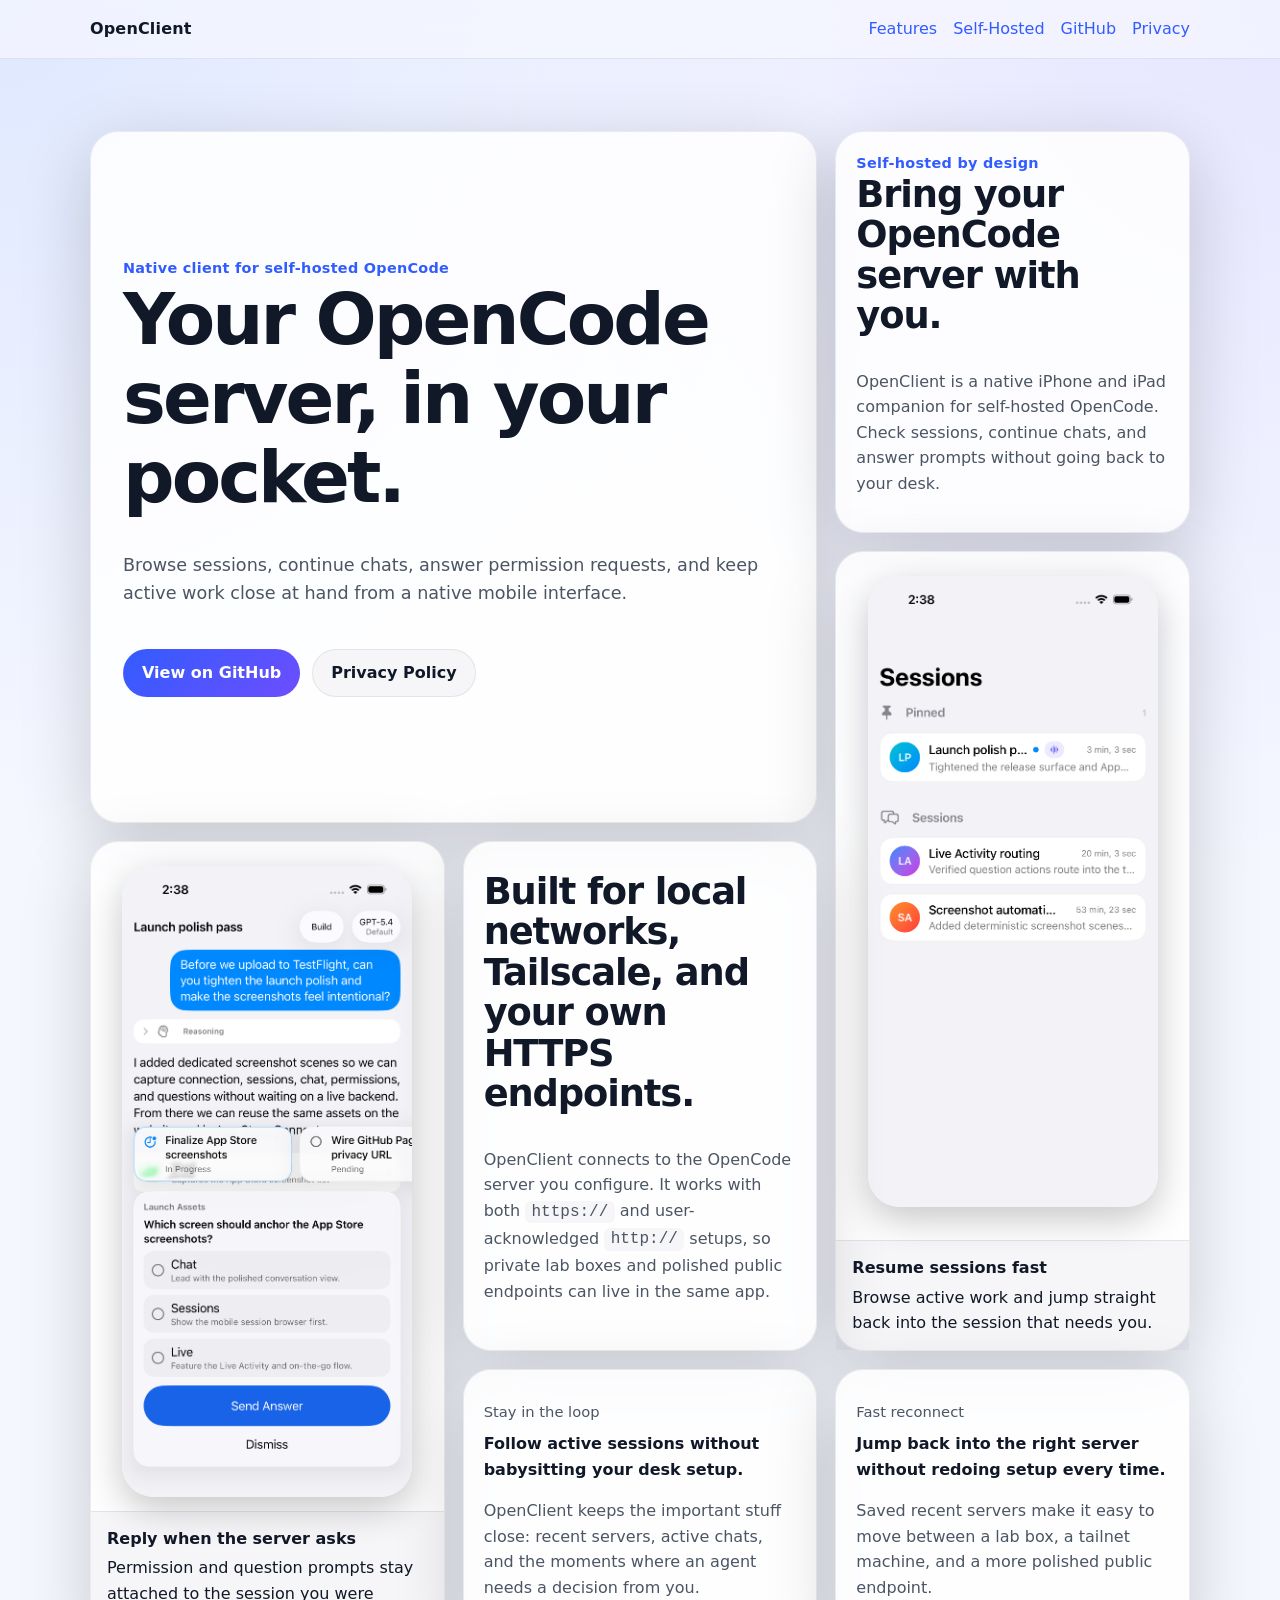
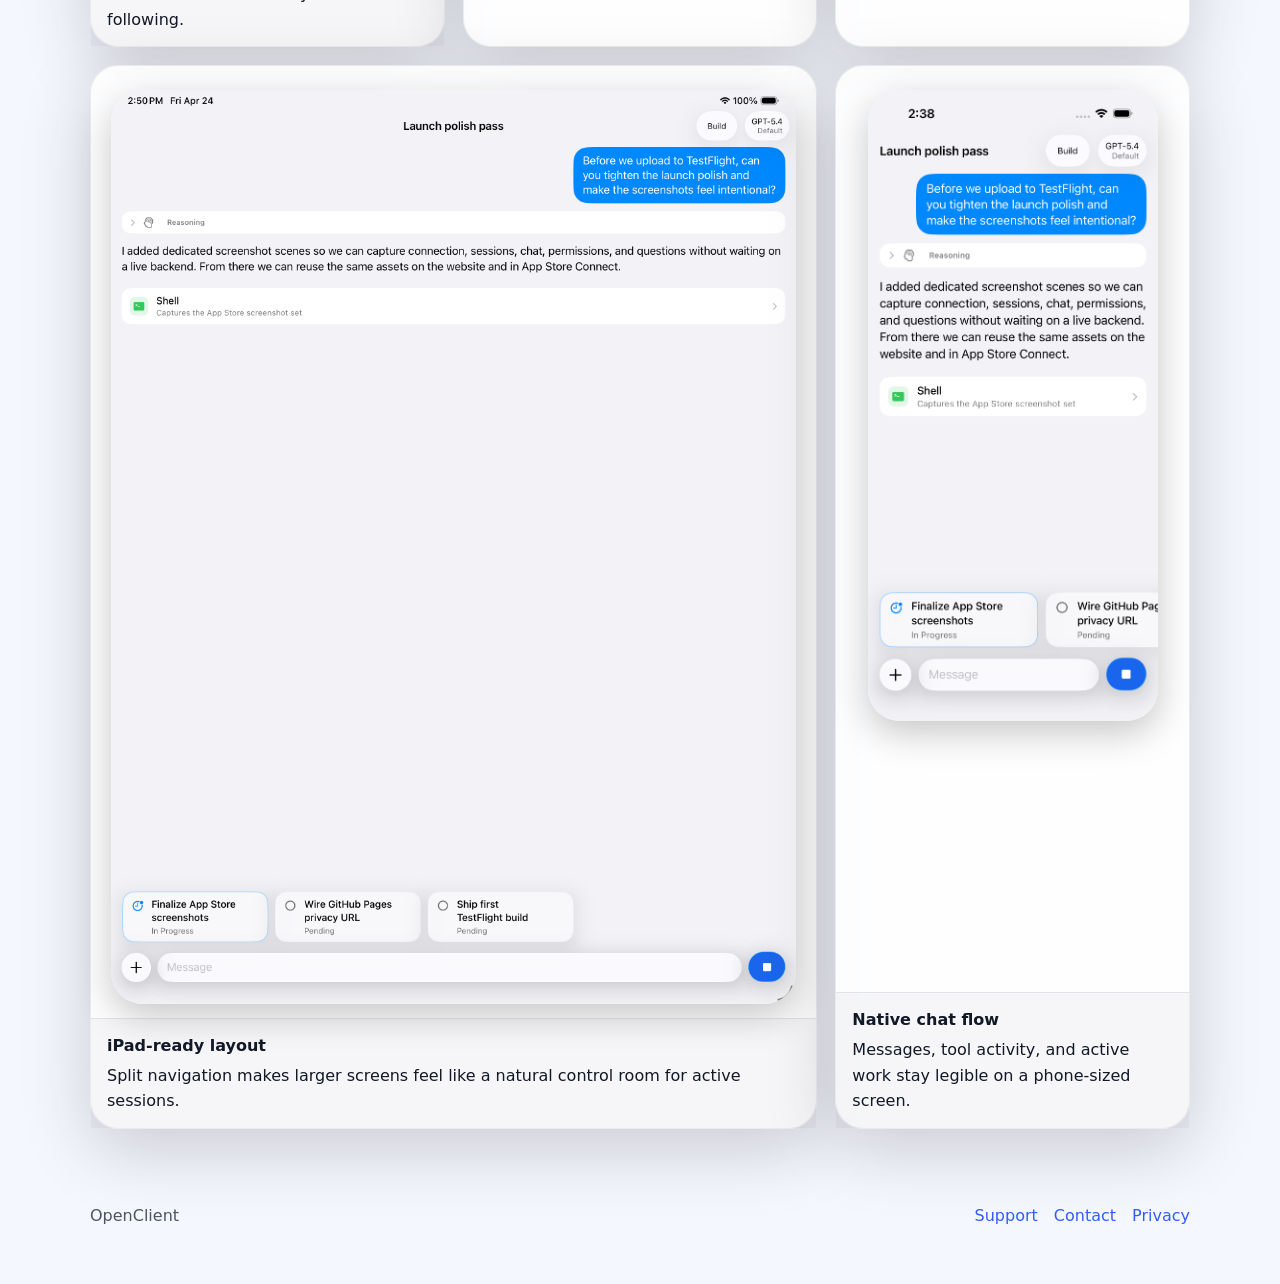
==== docs/index.html @ 1c0c1aef "prepare OpenClient for TestFlight release" ====
<!doctype html>
<html lang="en">
  <head>
    <meta charset="utf-8">
    <meta name="viewport" content="width=device-width, initial-scale=1">
    <title>OpenClient</title>
    <meta name="description" content="OpenClient is a native iPhone client for connecting to your own OpenCode server.">
    <link rel="stylesheet" href="./styles.css">
  </head>
  <body>
    <header class="site-header">
      <div class="wrap">
        <a class="brand" href="./">OpenClient</a>
        <nav class="nav" aria-label="Primary">
          <a href="#features">Features</a>
          <a href="#self-hosted">Self-Hosted</a>
          <a href="https://github.com/ntoporcov/openclient">GitHub</a>
          <a href="./privacy/">Privacy</a>
        </nav>
      </div>
    </header>

    <main>
      <section class="hero">
        <div class="wrap bento-grid">
          <article class="panel bento-card bento-hero" id="features">
            <div class="eyebrow">Native client for self-hosted OpenCode</div>
            <h1>Your OpenCode server, in your pocket.</h1>
            <p class="subhead">
              Browse sessions, continue chats, answer permission requests, and keep active work close at hand from a native mobile interface.
            </p>
            <div class="cta-row">
              <a class="button primary" href="https://github.com/ntoporcov/openclient">View on GitHub</a>
              <a class="button" href="./privacy/">Privacy Policy</a>
            </div>
          </article>

          <article class="panel bento-card bento-story">
            <div class="eyebrow">Self-hosted by design</div>
            <h2>Bring your OpenCode server with you.</h2>
            <p class="muted">OpenClient is a native iPhone and iPad companion for self-hosted OpenCode. Check sessions, continue chats, and answer prompts without going back to your desk.</p>
          </article>

          <article class="panel bento-card bento-shot">
            <img class="device-shot portrait-shot" src="./images/sessions.png" alt="OpenClient sessions screen on iPhone">
            <div class="gallery-caption">
              <strong>Resume sessions fast</strong>
              Browse active work and jump straight back into the session that needs you.
            </div>
          </article>

          <article class="panel bento-card bento-question">
            <img class="device-shot portrait-shot" src="./images/question.png" alt="OpenClient question prompt on iPhone">
            <div class="gallery-caption">
              <strong>Reply when the server asks</strong>
              Permission and question prompts stay attached to the session you were following.
            </div>
          </article>

          <article class="panel bento-card bento-selfhosted" id="self-hosted">
            <h2>Built for local networks, Tailscale, and your own HTTPS endpoints.</h2>
            <p class="muted">OpenClient connects to the OpenCode server you configure. It works with both <code>https://</code> and user-acknowledged <code>http://</code> setups, so private lab boxes and polished public endpoints can live in the same app.</p>
          </article>

          <article class="panel bento-card bento-native">
            <div class="mini-title">Stay in the loop</div>
            <div class="mini-strong">Follow active sessions without babysitting your desk setup.</div>
            <p class="muted">OpenClient keeps the important stuff close: recent servers, active chats, and the moments where an agent needs a decision from you.</p>
          </article>

          <article class="panel bento-card bento-recent">
            <div class="mini-title">Fast reconnect</div>
            <div class="mini-strong">Jump back into the right server without redoing setup every time.</div>
            <p class="muted">Saved recent servers make it easy to move between a lab box, a tailnet machine, and a more polished public endpoint.</p>
          </article>

          <article class="panel bento-card bento-ipad">
            <img class="device-shot landscape-shot" src="./images/ipad-chat.png" alt="OpenClient chat screen on iPad">
            <div class="gallery-caption">
              <strong>iPad-ready layout</strong>
              Split navigation makes larger screens feel like a natural control room for active sessions.
            </div>
          </article>

          <article class="panel bento-card bento-chat">
            <img class="device-shot portrait-shot" src="./images/hero-chat.png" alt="OpenClient chat screen on iPhone">
            <div class="gallery-caption">
              <strong>Native chat flow</strong>
              Messages, tool activity, and active work stay legible on a phone-sized screen.
            </div>
          </article>
        </div>
      </section>
    </main>

    <footer class="site-footer">
      <div class="wrap">
        <div class="muted">OpenClient</div>
        <nav class="nav" aria-label="Footer">
          <a href="https://github.com/ntoporcov/openclient/issues">Support</a>
          <a href="mailto:ntoporcov@me.com">Contact</a>
          <a href="./privacy/">Privacy</a>
        </nav>
      </div>
    </footer>
  </body>
</html>
---- docs/styles.css ----
:root {
  color-scheme: light dark;
  --bg: #0b1020;
  --panel: rgba(19, 28, 56, 0.72);
  --panel-border: rgba(255, 255, 255, 0.1);
  --text: #ecf1ff;
  --muted: #aab7db;
  --accent: #7aa2ff;
  --accent-2: #8b7dff;
  --card: rgba(255, 255, 255, 0.04);
  --max: 1100px;
}

@media (prefers-color-scheme: light) {
  :root {
    --bg: #f5f7ff;
    --panel: rgba(255, 255, 255, 0.86);
    --panel-border: rgba(17, 24, 39, 0.08);
    --text: #111827;
    --muted: #4b5563;
    --accent: #325cff;
    --accent-2: #6d4dff;
    --card: rgba(17, 24, 39, 0.03);
  }
}

* {
  box-sizing: border-box;
}

html {
  scroll-behavior: smooth;
}

body {
  margin: 0;
  font-family: Inter, ui-sans-serif, system-ui, -apple-system, BlinkMacSystemFont, "Segoe UI", sans-serif;
  background:
    radial-gradient(circle at top left, rgba(122, 162, 255, 0.18), transparent 26%),
    radial-gradient(circle at top right, rgba(139, 125, 255, 0.14), transparent 28%),
    var(--bg);
  color: var(--text);
  line-height: 1.6;
}

a {
  color: var(--accent);
  text-decoration: none;
}

a:hover {
  text-decoration: underline;
}

.wrap {
  width: min(calc(100% - 32px), var(--max));
  margin: 0 auto;
}

.site-header {
  position: sticky;
  top: 0;
  z-index: 5;
  backdrop-filter: blur(20px);
  background: color-mix(in srgb, var(--bg) 72%, transparent);
  border-bottom: 1px solid var(--panel-border);
}

.site-header .wrap,
.site-footer .wrap {
  display: flex;
  align-items: center;
  justify-content: space-between;
  gap: 16px;
  padding: 16px 0;
}

.brand {
  font-weight: 700;
  letter-spacing: 0.01em;
  color: var(--text);
}

.nav {
  display: flex;
  gap: 16px;
  flex-wrap: wrap;
}

.hero {
  padding: 72px 0 40px;
}

.bento-grid {
  display: grid;
  grid-template-columns: repeat(3, minmax(0, 1fr));
  grid-auto-rows: minmax(180px, auto);
  gap: 18px;
}

.panel {
  background: var(--panel);
  border: 1px solid var(--panel-border);
  border-radius: 28px;
  box-shadow: 0 20px 70px rgba(0, 0, 0, 0.18);
}

.hero-copy,
.section,
.policy {
  padding: 28px;
}

.bento-card {
  padding: 20px;
}

.bento-hero {
  grid-column: span 2;
  grid-row: span 2;
}

.bento-story,
.bento-selfhosted,
.bento-native,
.bento-recent {
  grid-column: span 1;
  grid-row: span 1;
}

.bento-shot,
.bento-question,
.bento-chat {
  grid-column: span 1;
  grid-row: span 2;
}

.bento-ipad {
  grid-column: span 2;
  grid-row: span 2;
}

.bento-hero {
  display: flex;
  flex-direction: column;
  justify-content: center;
  min-height: 100%;
  padding: 32px;
}

.eyebrow {
  display: inline-flex;
  gap: 8px;
  align-items: center;
  font-size: 0.9rem;
  color: var(--accent);
  font-weight: 600;
  letter-spacing: 0.02em;
}

h1,
h2,
h3 {
  line-height: 1.1;
  margin: 0 0 16px;
}

h1 {
  font-size: clamp(2.5rem, 6vw, 4.5rem);
  letter-spacing: -0.04em;
}

h2 {
  font-size: clamp(1.6rem, 3vw, 2.3rem);
  letter-spacing: -0.03em;
}

.subhead {
  font-size: 1.1rem;
  color: var(--muted);
  max-width: 58ch;
}

.cta-row {
  display: flex;
  gap: 12px;
  flex-wrap: wrap;
  margin-top: 24px;
}

.button {
  display: inline-flex;
  align-items: center;
  justify-content: center;
  min-height: 48px;
  padding: 0 18px;
  border-radius: 999px;
  font-weight: 600;
  border: 1px solid var(--panel-border);
  background: var(--card);
  color: var(--text);
}

.button.primary {
  background: linear-gradient(135deg, var(--accent), var(--accent-2));
  color: white;
  border-color: transparent;
}

.device-shot {
  display: block;
  width: 100%;
  height: auto;
  margin: 0 auto;
  border-radius: 32px;
  box-shadow: 0 12px 36px rgba(0, 0, 0, 0.22);
}

.portrait-shot {
  max-width: 290px;
}

.landscape-shot {
  max-width: 100%;
}

.mini-card {
  background: var(--card);
  border: 1px solid var(--panel-border);
  border-radius: 22px;
  padding: 16px;
}

.mini-title {
  font-size: 0.92rem;
  color: var(--muted);
  margin-bottom: 8px;
}

.mini-strong {
  font-weight: 700;
}

.gallery-caption {
  padding: 14px 16px;
  border-top: 1px solid var(--panel-border);
  background: var(--card);
}

.gallery-caption strong {
  display: block;
  margin-bottom: 4px;
}


.bento-story,
.bento-selfhosted,
.bento-native,
.bento-recent {
  display: flex;
  flex-direction: column;
  justify-content: center;
}

.bento-shot,
.bento-question,
.bento-chat,
.bento-ipad {
  display: flex;
  flex-direction: column;
  align-items: center;
  justify-content: space-between;
  gap: 14px;
}

.bento-story,
.bento-selfhosted,
.bento-native,
.bento-recent {
  min-height: 100%;
}

.bento-ipad {
  min-height: 100%;
}

.bento-shot,
.bento-question,
.bento-chat,
.bento-ipad {
  padding-top: 24px;
}

.bento-shot .gallery-caption,
.bento-question .gallery-caption,
.bento-chat .gallery-caption,
.bento-ipad .gallery-caption {
  width: calc(100% + 40px);
  margin: 0 -20px -20px;
}

ul,
ol {
  padding-left: 20px;
}

.muted {
  color: var(--muted);
}

.site-footer {
  padding: 18px 0 36px;
}

.policy-layout {
  padding: 52px 0;
}

.policy {
  max-width: 820px;
  margin: 0 auto;
}

.policy h1 {
  font-size: clamp(2.1rem, 5vw, 3.4rem);
}

.policy h2 {
  margin-top: 34px;
  font-size: 1.4rem;
}

.policy p,
.policy li {
  color: var(--text);
}

.policy .meta {
  color: var(--muted);
  margin-bottom: 24px;
}

code {
  font-family: ui-monospace, SFMono-Regular, SFMono-Regular, Menlo, monospace;
  background: var(--card);
  padding: 0.15em 0.4em;
  border-radius: 0.4em;
}

@media (max-width: 860px) {
  .bento-grid {
    grid-template-columns: 1fr;
    grid-auto-rows: auto;
  }

  .bento-hero,
  .bento-story,
  .bento-shot,
  .bento-question,
  .bento-selfhosted,
  .bento-native,
  .bento-recent,
  .bento-chat,
  .bento-ipad {
    grid-column: span 1;
    grid-row: span 1;
  }

  .site-header .wrap,
  .site-footer .wrap {
    flex-direction: column;
    align-items: flex-start;
  }

  .bento-hero {
    padding: 20px;
    min-height: auto;
  }
}
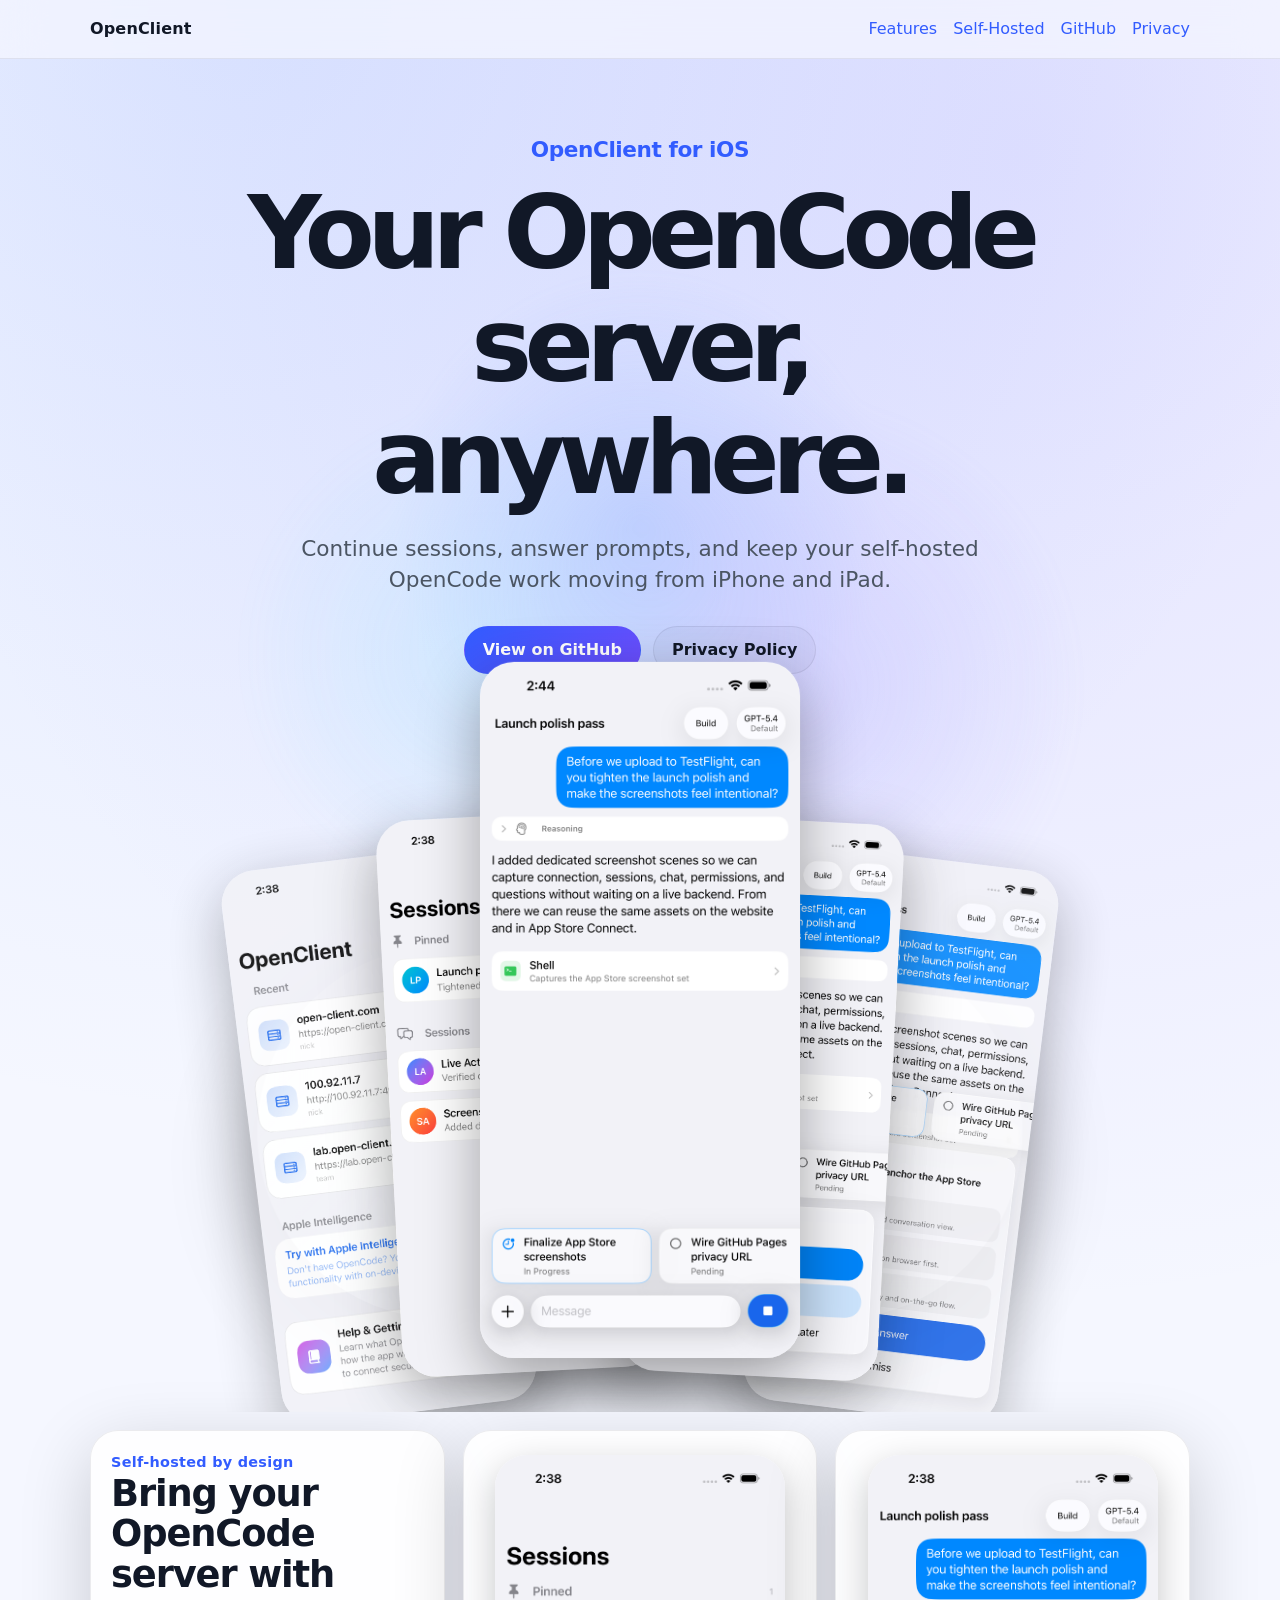
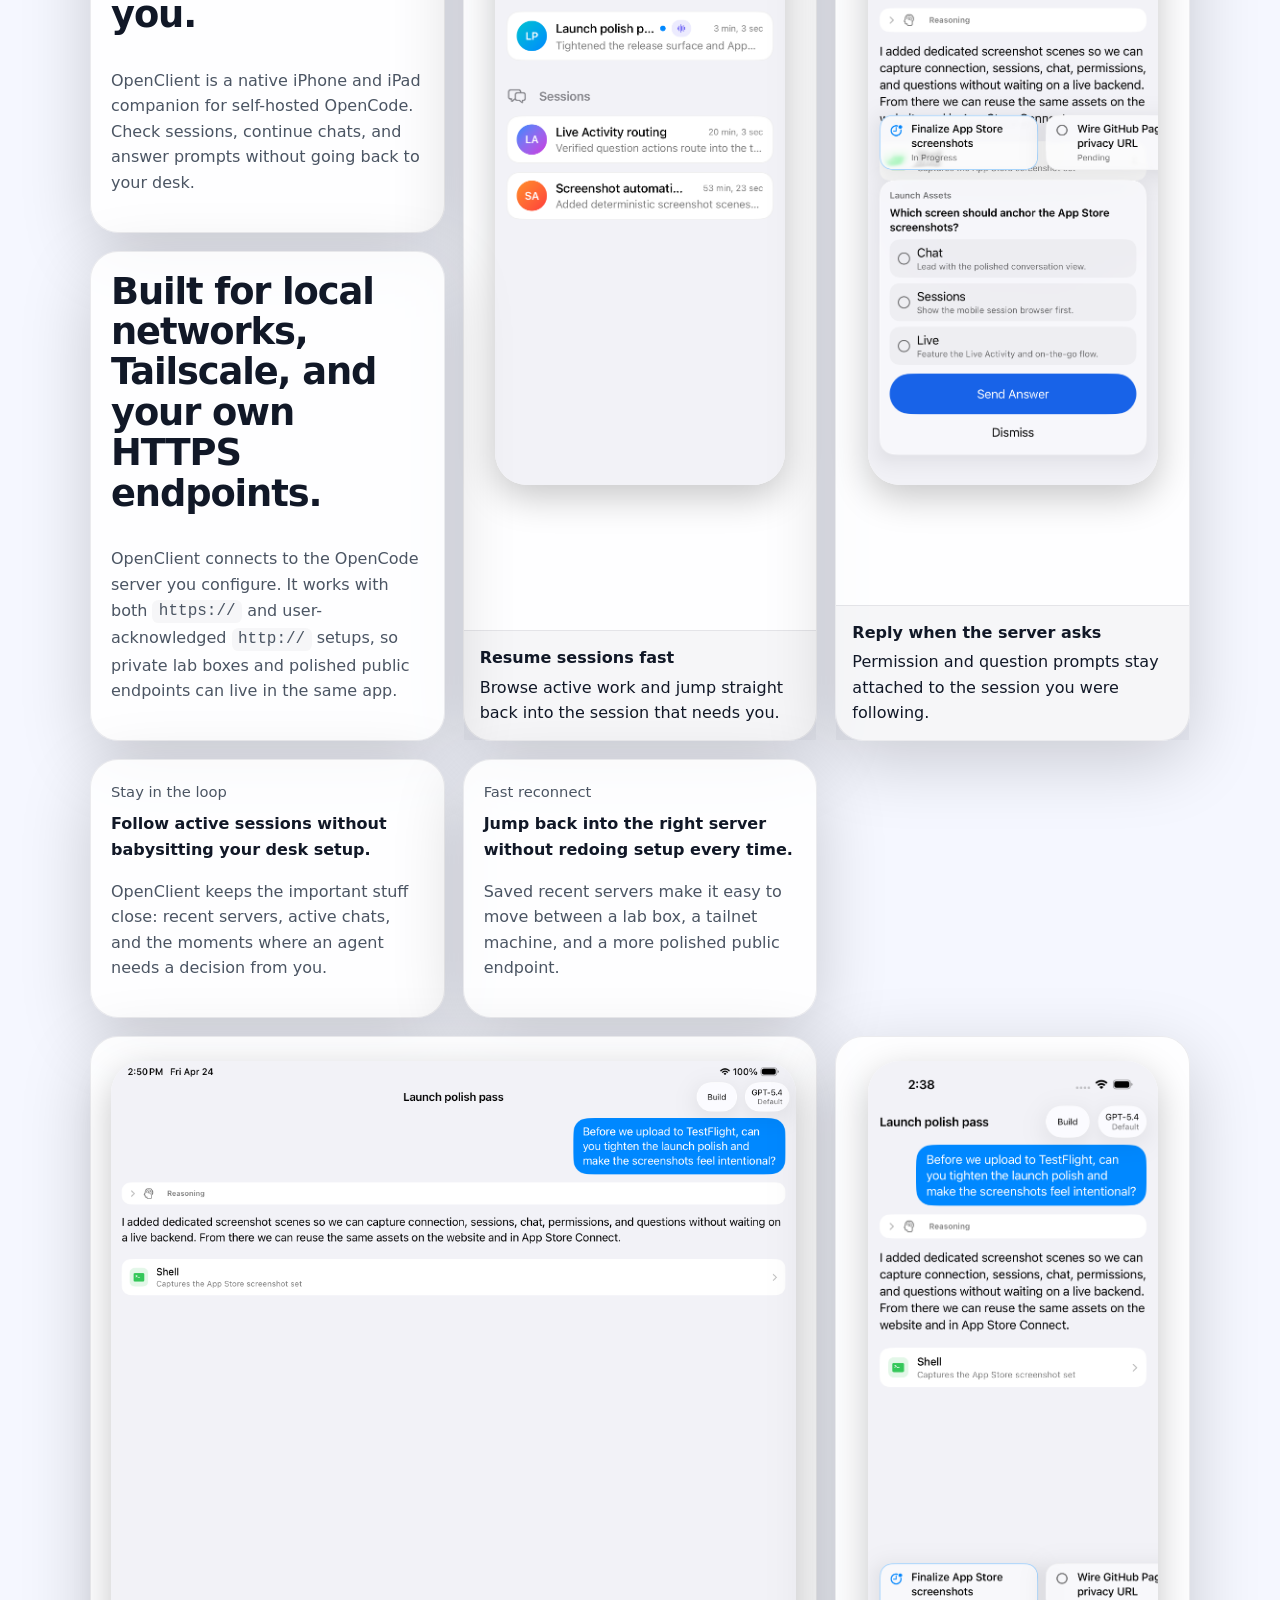
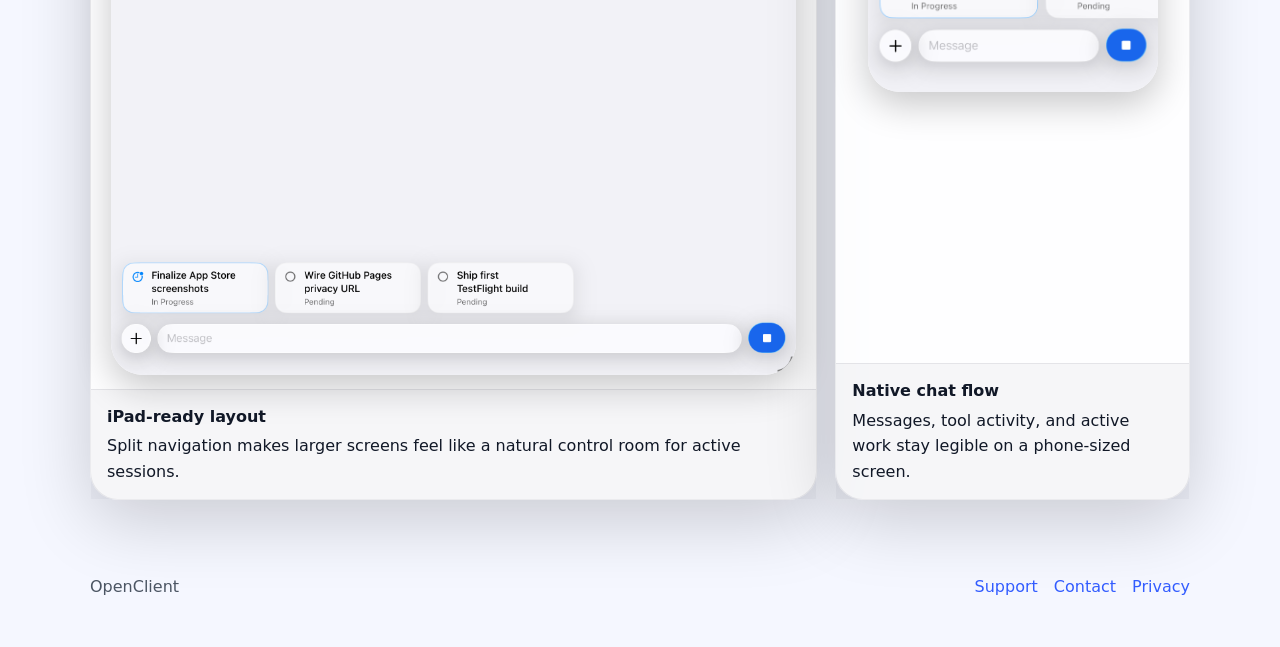
==== commit bfc7251e: "rework docs hero" ====
--- a/docs/index.html
+++ b/docs/index.html
@@ -21,20 +21,32 @@
     </header>
 
     <main>
-      <section class="hero">
-        <div class="wrap bento-grid">
-          <article class="panel bento-card bento-hero" id="features">
-            <div class="eyebrow">Native client for self-hosted OpenCode</div>
-            <h1>Your OpenCode server, in your pocket.</h1>
-            <p class="subhead">
-              Browse sessions, continue chats, answer permission requests, and keep active work close at hand from a native mobile interface.
+      <section class="hero" id="features">
+        <div class="wrap hero-inner">
+          <div class="hero-intro">
+            <div class="hero-kicker">OpenClient for iOS</div>
+            <h1 class="hero-title">Your OpenCode server, anywhere.</h1>
+            <p class="hero-subtitle">
+              Continue sessions, answer prompts, and keep your self-hosted OpenCode work moving from iPhone and iPad.
             </p>
-            <div class="cta-row">
+            <div class="hero-actions">
               <a class="button primary" href="https://github.com/ntoporcov/openclient">View on GitHub</a>
               <a class="button" href="./privacy/">Privacy Policy</a>
             </div>
-          </article>
+          </div>
 
+          <div class="hero-showcase" aria-label="OpenClient app screenshots">
+            <img class="hero-phone hero-phone-left-outer" src="./images/recent-servers.png" alt="OpenClient recent servers screen on iPhone">
+            <img class="hero-phone hero-phone-left-inner" src="./images/sessions.png" alt="OpenClient sessions screen on iPhone">
+            <img class="hero-phone hero-phone-main" src="./images/hero-chat-max.png" alt="OpenClient chat screen on iPhone">
+            <img class="hero-phone hero-phone-right-inner" src="./images/permission.png" alt="OpenClient permission prompt on iPhone">
+            <img class="hero-phone hero-phone-right-outer" src="./images/question.png" alt="OpenClient question prompt on iPhone">
+          </div>
+        </div>
+      </section>
+
+      <section class="feature-grid">
+        <div class="wrap bento-grid">
           <article class="panel bento-card bento-story">
             <div class="eyebrow">Self-hosted by design</div>
             <h2>Bring your OpenCode server with you.</h2>
--- a/docs/styles.css
+++ b/docs/styles.css
@@ -36,8 +36,8 @@
   margin: 0;
   font-family: Inter, ui-sans-serif, system-ui, -apple-system, BlinkMacSystemFont, "Segoe UI", sans-serif;
   background:
-    radial-gradient(circle at top left, rgba(122, 162, 255, 0.18), transparent 26%),
-    radial-gradient(circle at top right, rgba(139, 125, 255, 0.14), transparent 28%),
+    radial-gradient(circle at 20% 0%, rgba(122, 162, 255, 0.2), transparent 28%),
+    radial-gradient(circle at 80% 4%, rgba(139, 125, 255, 0.18), transparent 30%),
     var(--bg);
   color: var(--text);
   line-height: 1.6;
@@ -88,7 +88,135 @@
 }
 
 .hero {
-  padding: 72px 0 40px;
+  position: relative;
+  overflow: hidden;
+  padding: 74px 0 54px;
+}
+
+.hero::before {
+  position: absolute;
+  inset: 8% 8% auto;
+  height: 62%;
+  content: "";
+  pointer-events: none;
+  background:
+    radial-gradient(circle at 50% 42%, rgba(122, 162, 255, 0.28), transparent 34%),
+    radial-gradient(circle at 36% 58%, rgba(61, 220, 255, 0.13), transparent 30%),
+    radial-gradient(circle at 64% 62%, rgba(139, 125, 255, 0.2), transparent 34%);
+  filter: blur(8px);
+}
+
+.hero-inner {
+  position: relative;
+  z-index: 1;
+}
+
+.hero-intro {
+  max-width: 860px;
+  margin: 0 auto;
+  text-align: center;
+}
+
+.hero-kicker {
+  margin-bottom: 10px;
+  font-size: clamp(1.05rem, 2vw, 1.35rem);
+  font-weight: 750;
+  letter-spacing: -0.02em;
+  color: var(--accent);
+}
+
+.hero-title {
+  max-width: 820px;
+  margin: 0 auto 18px;
+  font-size: clamp(3.2rem, 8vw, 6.8rem);
+  letter-spacing: -0.075em;
+}
+
+.hero-subtitle {
+  max-width: 680px;
+  margin: 0 auto;
+  color: var(--muted);
+  font-size: clamp(1.08rem, 2vw, 1.35rem);
+  line-height: 1.45;
+}
+
+.hero-actions {
+  display: flex;
+  justify-content: center;
+  gap: 12px;
+  flex-wrap: wrap;
+  margin-top: 30px;
+}
+
+.hero-showcase {
+  position: relative;
+  width: min(100%, 1060px);
+  height: clamp(430px, 50vw, 650px);
+  margin: 44px auto 0;
+}
+
+.hero-showcase::before {
+  position: absolute;
+  left: 50%;
+  bottom: 6%;
+  width: 72%;
+  height: 58%;
+  content: "";
+  transform: translateX(-50%);
+  border: 1px solid rgba(255, 255, 255, 0.13);
+  border-radius: 999px;
+  background:
+    linear-gradient(135deg, rgba(255, 255, 255, 0.18), rgba(255, 255, 255, 0.03)),
+    rgba(255, 255, 255, 0.03);
+  box-shadow:
+    inset 0 1px 0 rgba(255, 255, 255, 0.18),
+    0 28px 90px rgba(0, 0, 0, 0.24);
+  backdrop-filter: blur(24px);
+}
+
+.hero-phone {
+  position: absolute;
+  bottom: 0;
+  left: 50%;
+  display: block;
+  width: clamp(170px, 20vw, 270px);
+  height: auto;
+  border-radius: 34px;
+  box-shadow:
+    0 20px 60px rgba(0, 0, 0, 0.34),
+    0 0 0 1px rgba(255, 255, 255, 0.12);
+}
+
+.hero-phone-main {
+  z-index: 5;
+  width: clamp(220px, 25vw, 340px);
+  transform: translateX(-50%);
+}
+
+.hero-phone-left-inner {
+  z-index: 4;
+  transform: translateX(-98%) translateY(14px) rotate(-3deg);
+}
+
+.hero-phone-right-inner {
+  z-index: 4;
+  transform: translateX(-2%) translateY(18px) rotate(3deg);
+}
+
+.hero-phone-left-outer {
+  z-index: 3;
+  transform: translateX(-152%) translateY(56px) rotate(-7deg);
+  opacity: 0.88;
+}
+
+.hero-phone-right-outer {
+  z-index: 3;
+  transform: translateX(52%) translateY(56px) rotate(7deg);
+  opacity: 0.88;
+}
+
+.feature-grid {
+  padding: 18px 0 40px;
 }
 
 .bento-grid {
@@ -348,6 +476,47 @@
 }
 
 @media (max-width: 860px) {
+  .hero {
+    padding: 56px 0 28px;
+  }
+
+  .hero-title {
+    font-size: clamp(2.8rem, 15vw, 4.6rem);
+  }
+
+  .hero-showcase {
+    height: clamp(350px, 88vw, 520px);
+    margin-top: 34px;
+  }
+
+  .hero-showcase::before {
+    width: 92%;
+    height: 56%;
+    bottom: 8%;
+  }
+
+  .hero-phone {
+    width: clamp(150px, 40vw, 230px);
+    border-radius: 28px;
+  }
+
+  .hero-phone-main {
+    width: clamp(190px, 52vw, 280px);
+  }
+
+  .hero-phone-left-inner {
+    transform: translateX(-88%) translateY(38px) rotate(-5deg);
+  }
+
+  .hero-phone-right-inner {
+    transform: translateX(-12%) translateY(42px) rotate(5deg);
+  }
+
+  .hero-phone-left-outer,
+  .hero-phone-right-outer {
+    display: none;
+  }
+
   .bento-grid {
     grid-template-columns: 1fr;
     grid-auto-rows: auto;
@@ -377,3 +546,21 @@
     min-height: auto;
   }
 }
+
+@media (max-width: 520px) {
+  .hero-actions .button {
+    width: 100%;
+  }
+
+  .hero-showcase {
+    height: 390px;
+  }
+
+  .hero-phone-left-inner {
+    transform: translateX(-76%) translateY(58px) rotate(-5deg);
+  }
+
+  .hero-phone-right-inner {
+    transform: translateX(-24%) translateY(62px) rotate(5deg);
+  }
+}
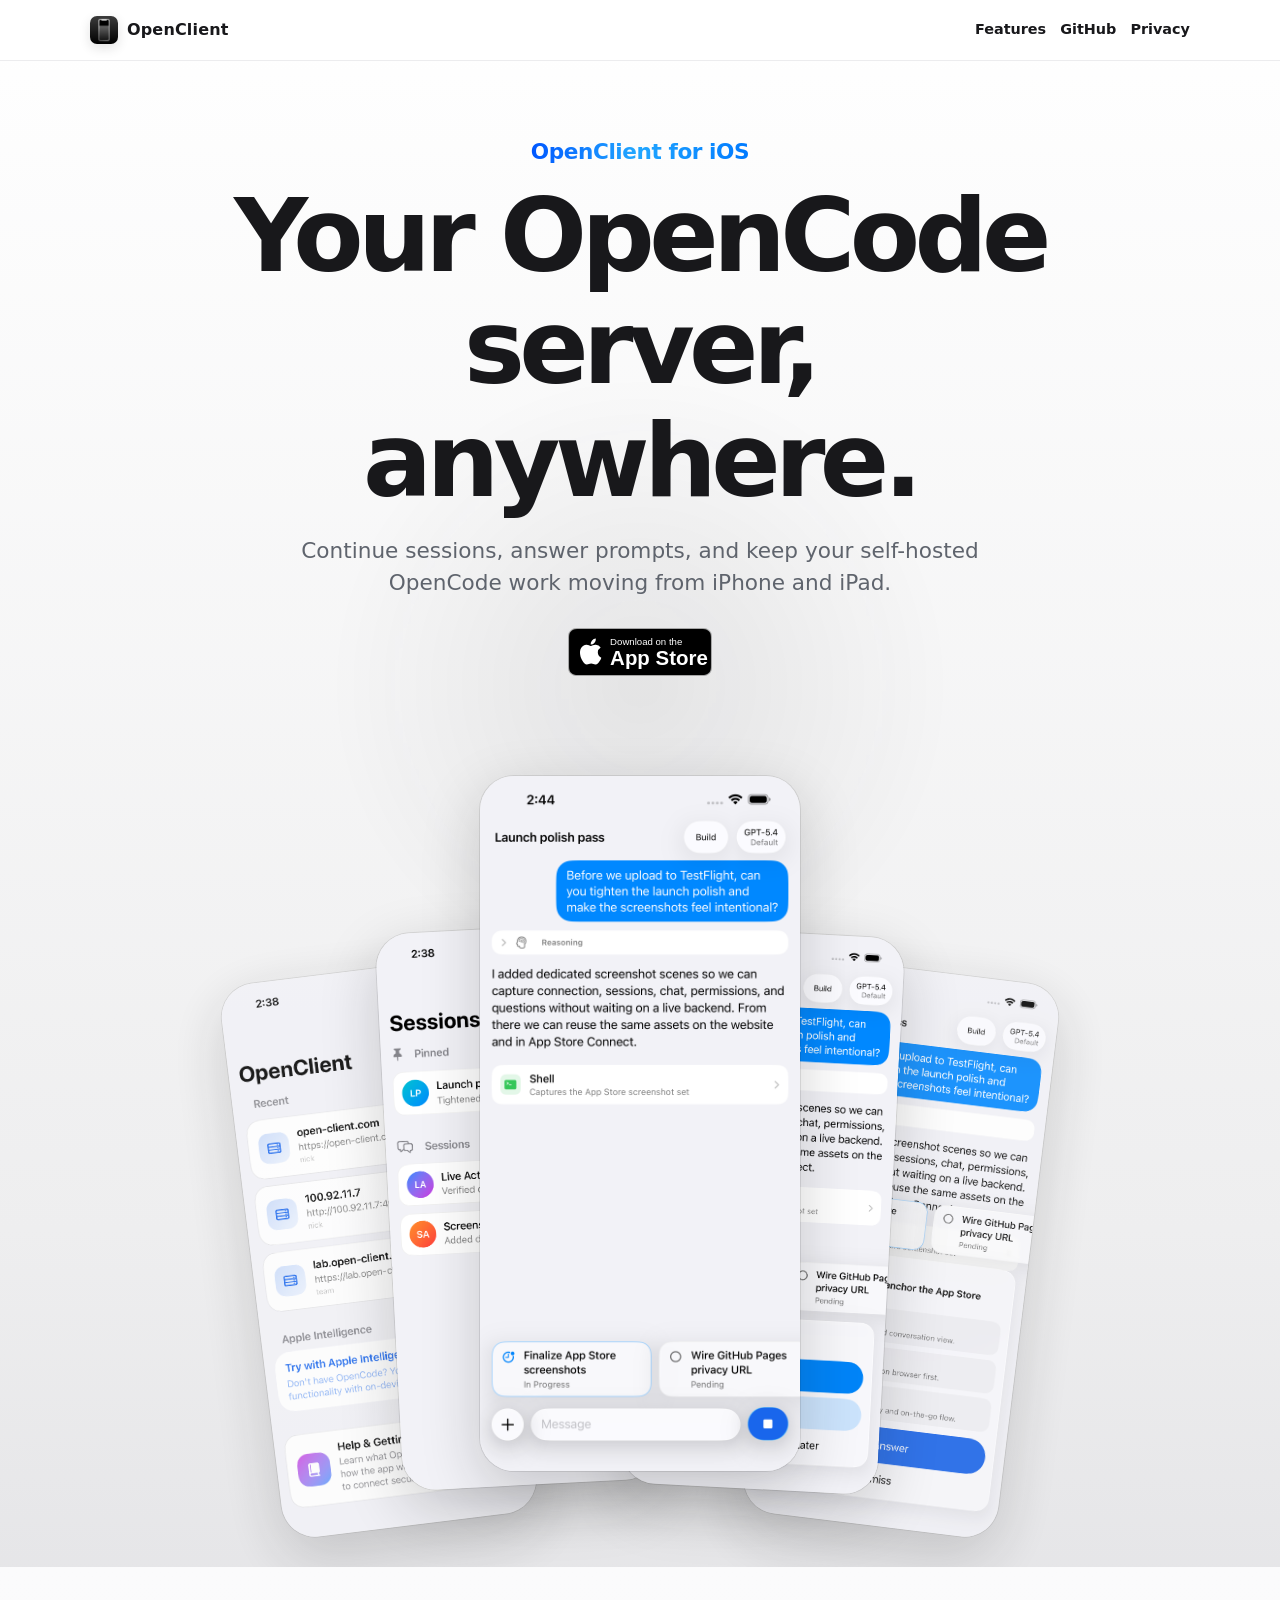
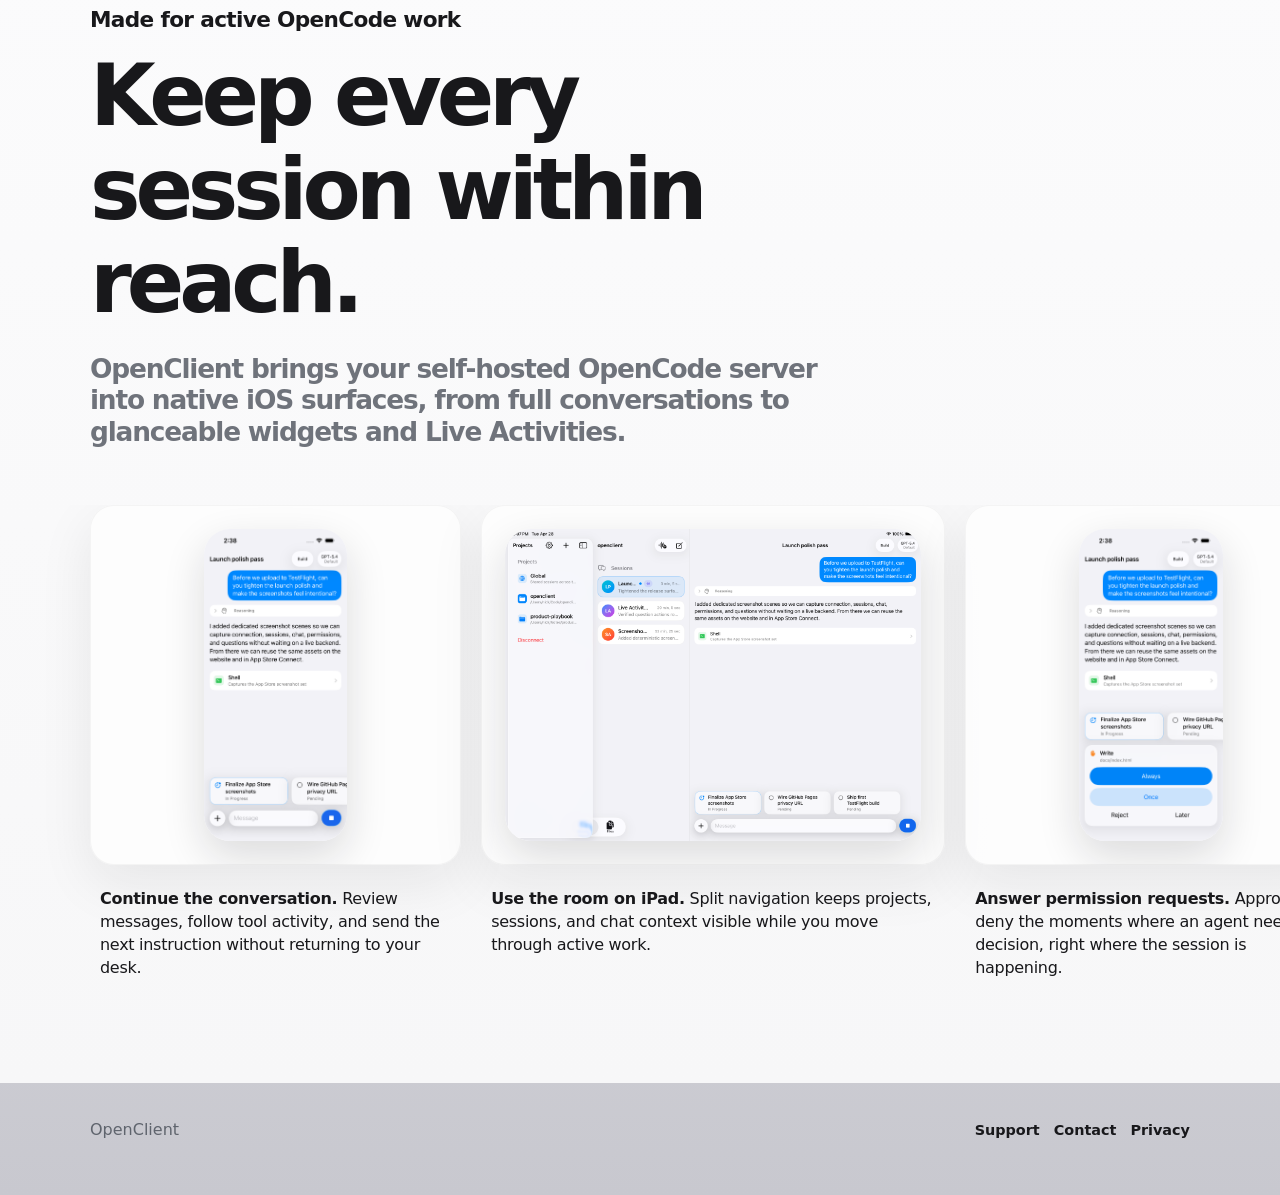
==== commit 2024bb6b: "refine docs landing page" ====
--- a/docs/index.html
+++ b/docs/index.html
@@ -10,10 +10,12 @@
   <body>
     <header class="site-header">
       <div class="wrap">
-        <a class="brand" href="./">OpenClient</a>
+        <a class="brand" href="./">
+          <img src="./images/app-icon.png" alt="" aria-hidden="true">
+          <span>OpenClient</span>
+        </a>
         <nav class="nav" aria-label="Primary">
           <a href="#features">Features</a>
-          <a href="#self-hosted">Self-Hosted</a>
           <a href="https://github.com/ntoporcov/openclient">GitHub</a>
           <a href="./privacy/">Privacy</a>
         </nav>
@@ -21,7 +23,7 @@
     </header>
 
     <main>
-      <section class="hero" id="features">
+      <section class="hero">
         <div class="wrap hero-inner">
           <div class="hero-intro">
             <div class="hero-kicker">OpenClient for iOS</div>
@@ -30,8 +32,9 @@
               Continue sessions, answer prompts, and keep your self-hosted OpenCode work moving from iPhone and iPad.
             </p>
             <div class="hero-actions">
-              <a class="button primary" href="https://github.com/ntoporcov/openclient">View on GitHub</a>
-              <a class="button" href="./privacy/">Privacy Policy</a>
+              <a class="app-store-badge" href="#" aria-label="Download OpenClient on the App Store, coming soon">
+                <img src="./images/download-on-the-app-store.svg" alt="Download on the App Store">
+              </a>
             </div>
           </div>
 
@@ -45,61 +48,63 @@
         </div>
       </section>
 
-      <section class="feature-grid">
-        <div class="wrap bento-grid">
-          <article class="panel bento-card bento-story">
-            <div class="eyebrow">Self-hosted by design</div>
-            <h2>Bring your OpenCode server with you.</h2>
-            <p class="muted">OpenClient is a native iPhone and iPad companion for self-hosted OpenCode. Check sessions, continue chats, and answer prompts without going back to your desk.</p>
+      <section class="snap-section" id="features">
+        <div class="wrap snap-intro">
+          <div class="section-kicker">Made for active OpenCode work</div>
+          <h2>Keep every session within reach.</h2>
+          <p>
+            OpenClient brings your self-hosted OpenCode server into native iOS surfaces, from full conversations to glanceable widgets and Live Activities.
+          </p>
+        </div>
+
+        <div class="snap-gallery" aria-label="OpenClient feature screenshots">
+          <article class="snap-card">
+            <div class="snap-visual">
+              <img src="./images/hero-chat.png" alt="OpenClient chat screen on iPhone">
+            </div>
+            <p><strong>Continue the conversation.</strong> Review messages, follow tool activity, and send the next instruction without returning to your desk.</p>
           </article>
 
-          <article class="panel bento-card bento-shot">
-            <img class="device-shot portrait-shot" src="./images/sessions.png" alt="OpenClient sessions screen on iPhone">
-            <div class="gallery-caption">
-              <strong>Resume sessions fast</strong>
-              Browse active work and jump straight back into the session that needs you.
+          <article class="snap-card snap-card-ipad">
+            <div class="snap-visual">
+              <img src="./images/ipad-chat-rotated.png" alt="OpenClient three-column chat layout on iPad">
             </div>
+            <p><strong>Use the room on iPad.</strong> Split navigation keeps projects, sessions, and chat context visible while you move through active work.</p>
           </article>
 
-          <article class="panel bento-card bento-question">
-            <img class="device-shot portrait-shot" src="./images/question.png" alt="OpenClient question prompt on iPhone">
-            <div class="gallery-caption">
-              <strong>Reply when the server asks</strong>
-              Permission and question prompts stay attached to the session you were following.
+          <article class="snap-card">
+            <div class="snap-visual">
+              <img src="./images/permission.png" alt="OpenClient permission prompt on iPhone">
             </div>
+            <p><strong>Answer permission requests.</strong> Approve or deny the moments where an agent needs a decision, right where the session is happening.</p>
           </article>
 
-          <article class="panel bento-card bento-selfhosted" id="self-hosted">
-            <h2>Built for local networks, Tailscale, and your own HTTPS endpoints.</h2>
-            <p class="muted">OpenClient connects to the OpenCode server you configure. It works with both <code>https://</code> and user-acknowledged <code>http://</code> setups, so private lab boxes and polished public endpoints can live in the same app.</p>
+          <article class="snap-card">
+            <div class="snap-visual">
+              <img src="./images/question.png" alt="OpenClient question prompt on iPhone">
+            </div>
+            <p><strong>Reply to questions.</strong> Multiple choice and custom prompts stay first-class instead of getting buried in raw chat text.</p>
           </article>
 
-          <article class="panel bento-card bento-native">
-            <div class="mini-title">Stay in the loop</div>
-            <div class="mini-strong">Follow active sessions without babysitting your desk setup.</div>
-            <p class="muted">OpenClient keeps the important stuff close: recent servers, active chats, and the moments where an agent needs a decision from you.</p>
+          <article class="snap-card">
+            <div class="snap-visual">
+              <img src="./images/live-activity.png" alt="OpenClient Live Activity on iPhone">
+            </div>
+            <p><strong>Track work from the Lock Screen.</strong> Live Activities keep an active session visible when you are between apps.</p>
           </article>
 
-          <article class="panel bento-card bento-recent">
-            <div class="mini-title">Fast reconnect</div>
-            <div class="mini-strong">Jump back into the right server without redoing setup every time.</div>
-            <p class="muted">Saved recent servers make it easy to move between a lab box, a tailnet machine, and a more polished public endpoint.</p>
+          <article class="snap-card">
+            <div class="snap-visual">
+              <img src="./images/recent-widget.png" alt="OpenClient recent sessions widget on iPhone">
+            </div>
+            <p><strong>See recent sessions at a glance.</strong> Widgets make it easy to jump back into the work that changed most recently.</p>
           </article>
 
-          <article class="panel bento-card bento-ipad">
-            <img class="device-shot landscape-shot" src="./images/ipad-chat.png" alt="OpenClient chat screen on iPad">
-            <div class="gallery-caption">
-              <strong>iPad-ready layout</strong>
-              Split navigation makes larger screens feel like a natural control room for active sessions.
+          <article class="snap-card">
+            <div class="snap-visual">
+              <img src="./images/pinned-widget.png" alt="OpenClient pinned sessions widget on iPhone">
             </div>
-          </article>
-
-          <article class="panel bento-card bento-chat">
-            <img class="device-shot portrait-shot" src="./images/hero-chat.png" alt="OpenClient chat screen on iPhone">
-            <div class="gallery-caption">
-              <strong>Native chat flow</strong>
-              Messages, tool activity, and active work stay legible on a phone-sized screen.
-            </div>
+            <p><strong>Pin the important threads.</strong> Keep the sessions you care about close on the Home Screen.</p>
           </article>
         </div>
       </section>
--- a/docs/styles.css
+++ b/docs/styles.css
@@ -1,27 +1,14 @@
 :root {
-  color-scheme: light dark;
-  --bg: #0b1020;
-  --panel: rgba(19, 28, 56, 0.72);
-  --panel-border: rgba(255, 255, 255, 0.1);
-  --text: #ecf1ff;
-  --muted: #aab7db;
-  --accent: #7aa2ff;
-  --accent-2: #8b7dff;
-  --card: rgba(255, 255, 255, 0.04);
+  color-scheme: light;
+  --bg: #ffffff;
+  --panel: rgba(255, 255, 255, 0.86);
+  --panel-border: rgba(17, 24, 39, 0.08);
+  --text: #18181b;
+  --muted: #5f646d;
+  --accent: #18181b;
+  --accent-2: #52525b;
+  --card: rgba(17, 24, 39, 0.03);
   --max: 1100px;
-}
-
-@media (prefers-color-scheme: light) {
-  :root {
-    --bg: #f5f7ff;
-    --panel: rgba(255, 255, 255, 0.86);
-    --panel-border: rgba(17, 24, 39, 0.08);
-    --text: #111827;
-    --muted: #4b5563;
-    --accent: #325cff;
-    --accent-2: #6d4dff;
-    --card: rgba(17, 24, 39, 0.03);
-  }
 }
 
 * {
@@ -35,10 +22,7 @@
 body {
   margin: 0;
   font-family: Inter, ui-sans-serif, system-ui, -apple-system, BlinkMacSystemFont, "Segoe UI", sans-serif;
-  background:
-    radial-gradient(circle at 20% 0%, rgba(122, 162, 255, 0.2), transparent 28%),
-    radial-gradient(circle at 80% 4%, rgba(139, 125, 255, 0.18), transparent 30%),
-    var(--bg);
+  background: linear-gradient(180deg, #ffffff 0%, #eeeeef 44%, #c8c8cf 100%);
   color: var(--text);
   line-height: 1.6;
 }
@@ -76,21 +60,34 @@
 }
 
 .brand {
+  display: inline-flex;
+  align-items: center;
+  gap: 9px;
   font-weight: 700;
   letter-spacing: 0.01em;
   color: var(--text);
 }
 
+.brand img {
+  display: block;
+  width: 28px;
+  height: 28px;
+  border-radius: 7px;
+  box-shadow: 0 4px 12px rgba(24, 24, 27, 0.12);
+}
+
 .nav {
   display: flex;
-  gap: 16px;
+  gap: 14px;
   flex-wrap: wrap;
+  font-size: 0.9rem;
+  font-weight: 550;
 }
 
 .hero {
   position: relative;
   overflow: hidden;
-  padding: 74px 0 54px;
+  padding: 74px 0 96px;
 }
 
 .hero::before {
@@ -99,11 +96,8 @@
   height: 62%;
   content: "";
   pointer-events: none;
-  background:
-    radial-gradient(circle at 50% 42%, rgba(122, 162, 255, 0.28), transparent 34%),
-    radial-gradient(circle at 36% 58%, rgba(61, 220, 255, 0.13), transparent 30%),
-    radial-gradient(circle at 64% 62%, rgba(139, 125, 255, 0.2), transparent 34%);
-  filter: blur(8px);
+  background: radial-gradient(circle at 50% 54%, rgba(24, 24, 27, 0.08), transparent 42%);
+  filter: blur(10px);
 }
 
 .hero-inner {
@@ -118,18 +112,22 @@
 }
 
 .hero-kicker {
+  display: inline-block;
   margin-bottom: 10px;
   font-size: clamp(1.05rem, 2vw, 1.35rem);
   font-weight: 750;
   letter-spacing: -0.02em;
-  color: var(--accent);
+  color: transparent;
+  background: linear-gradient(90deg, #0057ff 0%, #22a7ff 48%, #007aff 100%);
+  -webkit-background-clip: text;
+  background-clip: text;
 }
 
 .hero-title {
   max-width: 820px;
   margin: 0 auto 18px;
   font-size: clamp(3.2rem, 8vw, 6.8rem);
-  letter-spacing: -0.075em;
+  letter-spacing: -0.055em;
 }
 
 .hero-subtitle {
@@ -151,27 +149,8 @@
 .hero-showcase {
   position: relative;
   width: min(100%, 1060px);
-  height: clamp(430px, 50vw, 650px);
-  margin: 44px auto 0;
-}
-
-.hero-showcase::before {
-  position: absolute;
-  left: 50%;
-  bottom: 6%;
-  width: 72%;
-  height: 58%;
-  content: "";
-  transform: translateX(-50%);
-  border: 1px solid rgba(255, 255, 255, 0.13);
-  border-radius: 999px;
-  background:
-    linear-gradient(135deg, rgba(255, 255, 255, 0.18), rgba(255, 255, 255, 0.03)),
-    rgba(255, 255, 255, 0.03);
-  box-shadow:
-    inset 0 1px 0 rgba(255, 255, 255, 0.18),
-    0 28px 90px rgba(0, 0, 0, 0.24);
-  backdrop-filter: blur(24px);
+  height: clamp(540px, 56vw, 760px);
+  margin: 78px auto 0;
 }
 
 .hero-phone {
@@ -180,16 +159,18 @@
   left: 50%;
   display: block;
   width: clamp(170px, 20vw, 270px);
+  max-height: 92%;
   height: auto;
   border-radius: 34px;
   box-shadow:
-    0 20px 60px rgba(0, 0, 0, 0.34),
-    0 0 0 1px rgba(255, 255, 255, 0.12);
+    0 20px 60px rgba(24, 24, 27, 0.2),
+    0 0 0 1px rgba(24, 24, 27, 0.1);
 }
 
 .hero-phone-main {
   z-index: 5;
   width: clamp(220px, 25vw, 340px);
+  max-height: 100%;
   transform: translateX(-50%);
 }
 
@@ -217,6 +198,110 @@
 
 .feature-grid {
   padding: 18px 0 40px;
+}
+
+.snap-section {
+  padding: 36px 0 92px;
+  overflow: hidden;
+  background: linear-gradient(180deg, #fbfbfc 0%, #f7f7f8 100%);
+}
+
+.snap-intro {
+  margin-bottom: 58px;
+}
+
+.section-kicker {
+  margin-bottom: 12px;
+  color: var(--text);
+  font-size: clamp(1.05rem, 2vw, 1.35rem);
+  font-weight: 760;
+  letter-spacing: -0.03em;
+}
+
+.snap-intro h2 {
+  max-width: 760px;
+  margin-bottom: 24px;
+  font-size: clamp(3rem, 7vw, 5.3rem);
+  letter-spacing: -0.06em;
+}
+
+.snap-intro p {
+  max-width: 760px;
+  margin: 0;
+  color: #6f737b;
+  font-size: clamp(1.2rem, 2.3vw, 1.65rem);
+  font-weight: 650;
+  letter-spacing: -0.045em;
+  line-height: 1.18;
+}
+
+.snap-gallery {
+  display: flex;
+  gap: 20px;
+  overflow-x: auto;
+  overscroll-behavior-x: contain;
+  scroll-padding-inline: max(16px, calc((100vw - var(--max)) / 2));
+  scroll-snap-type: x mandatory;
+  padding: 0 max(16px, calc((100vw - var(--max)) / 2)) 12px;
+  scrollbar-width: none;
+}
+
+.snap-gallery::-webkit-scrollbar {
+  display: none;
+}
+
+.snap-card {
+  flex: 0 0 clamp(320px, 29vw, 420px);
+  scroll-snap-align: start;
+}
+
+.snap-card-ipad {
+  flex-basis: clamp(250px, 23vw, 330px);
+}
+
+.snap-visual {
+  display: flex;
+  align-items: center;
+  justify-content: center;
+  height: 360px;
+  margin-bottom: 22px;
+  padding: 24px;
+  overflow: hidden;
+  border-radius: 24px;
+  background: rgba(255, 255, 255, 0.74);
+  box-shadow:
+    inset 0 0 0 1px rgba(24, 24, 27, 0.04),
+    0 18px 54px rgba(24, 24, 27, 0.08);
+}
+
+.snap-visual img {
+  display: block;
+  max-width: 100%;
+  max-height: 100%;
+  width: auto;
+  height: auto;
+  border-radius: 26px;
+  box-shadow: 0 16px 42px rgba(24, 24, 27, 0.14);
+}
+
+.snap-card-ipad .snap-visual img {
+  width: auto;
+  max-width: none;
+  height: 100%;
+  object-fit: contain;
+}
+
+.snap-card p {
+  margin: 0;
+  padding: 0 10px;
+  color: var(--text);
+  font-size: 1rem;
+  line-height: 1.45;
+  letter-spacing: -0.018em;
+}
+
+.snap-card p strong {
+  font-weight: 760;
 }
 
 .bento-grid {
@@ -325,14 +410,27 @@
   border-radius: 999px;
   font-weight: 600;
   border: 1px solid var(--panel-border);
-  background: var(--card);
+  background: rgba(255, 255, 255, 0.68);
   color: var(--text);
+  box-shadow: 0 10px 26px rgba(24, 24, 27, 0.08);
 }
 
 .button.primary {
-  background: linear-gradient(135deg, var(--accent), var(--accent-2));
+  background: #18181b;
   color: white;
   border-color: transparent;
+}
+
+.app-store-badge {
+  display: inline-flex;
+  align-items: center;
+  height: 48px;
+}
+
+.app-store-badge img {
+  display: block;
+  width: 144px;
+  height: auto;
 }
 
 .device-shot {
@@ -477,7 +575,7 @@
 
 @media (max-width: 860px) {
   .hero {
-    padding: 56px 0 28px;
+    padding: 56px 0 70px;
   }
 
   .hero-title {
@@ -486,22 +584,18 @@
 
   .hero-showcase {
     height: clamp(350px, 88vw, 520px);
-    margin-top: 34px;
-  }
-
-  .hero-showcase::before {
-    width: 92%;
-    height: 56%;
-    bottom: 8%;
+    margin-top: 56px;
   }
 
   .hero-phone {
     width: clamp(150px, 40vw, 230px);
+    max-height: 88%;
     border-radius: 28px;
   }
 
   .hero-phone-main {
     width: clamp(190px, 52vw, 280px);
+    max-height: 100%;
   }
 
   .hero-phone-left-inner {
@@ -515,6 +609,39 @@
   .hero-phone-left-outer,
   .hero-phone-right-outer {
     display: none;
+  }
+
+  .snap-section {
+    padding: 26px 0 70px;
+  }
+
+  .snap-intro {
+    margin-bottom: 36px;
+  }
+
+  .snap-intro h2 {
+    font-size: clamp(2.6rem, 13vw, 4.4rem);
+  }
+
+  .snap-intro p {
+    font-size: clamp(1.12rem, 5vw, 1.45rem);
+  }
+
+  .snap-gallery {
+    gap: 16px;
+  }
+
+  .snap-card {
+    flex-basis: min(84vw, 340px);
+  }
+
+  .snap-card-ipad {
+    flex-basis: min(76vw, 280px);
+  }
+
+  .snap-visual {
+    height: 340px;
+    padding: 18px;
   }
 
   .bento-grid {
@@ -563,4 +690,13 @@
   .hero-phone-right-inner {
     transform: translateX(-24%) translateY(62px) rotate(5deg);
   }
-}
+
+  .snap-visual {
+    height: 300px;
+    border-radius: 22px;
+  }
+
+  .snap-card p {
+    padding: 0 4px;
+  }
+}
